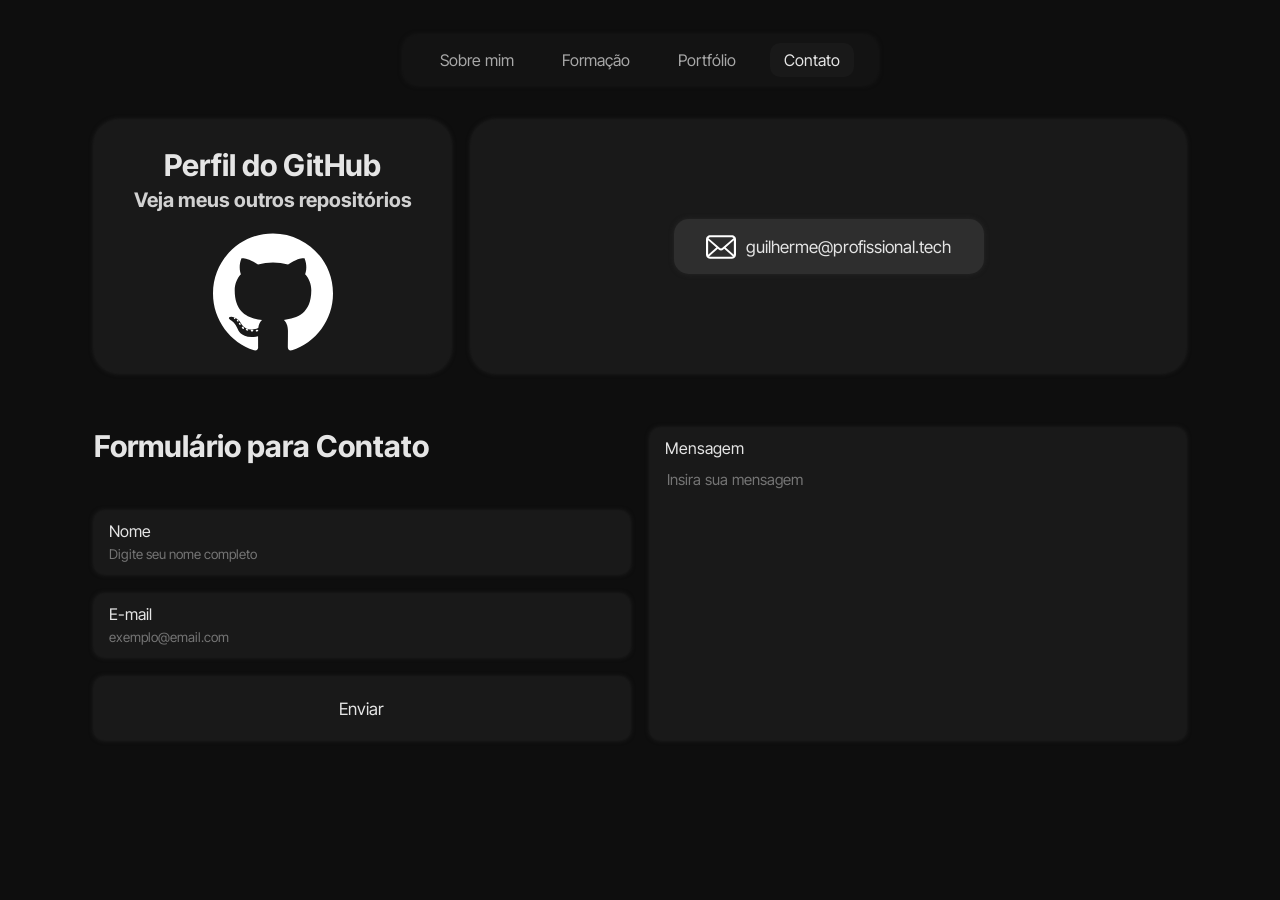
==== contato.html @ 05317fe3 "Update v1.2" ====
<!DOCTYPE html>
<html lang="pt-BR">
<head>
    <meta charset="UTF-8">
    <meta name="viewport" content="width=device-width, initial-scale=1.0">
    <meta name="description" content="Portfólio pessoal de Guilherme de Souza de Oliveira.">
    <link rel="preconnect" href="https://fonts.googleapis.com">
    <link rel="preconnect" href="https://fonts.gstatic.com" crossorigin>
    <link href="https://fonts.googleapis.com/css2?family=Comfortaa:wght@300..700&family=Inter+Tight:ital,wght@0,100..900;1,100..900&family=Montserrat:ital,wght@0,100..900;1,100..900&family=Roboto:ital,wght@0,100..900;1,100..900&display=swap" rel="stylesheet">
    <link rel="icon" type="image/x-icon" href="media/icon.ico">
    <link rel="stylesheet" href="style.css">
    <script defer src="script.js"></script>
    <title>Guilherme Oliveira</title>
</head>
<body>

<header id="header"> <!-- Separação - Topo -->

    <nav id="nav"> <!-- Caixa de navegação -->
        <ul id="items"> <!-- Caixa de Items -->
            <li><a href="index.html" class="item">Sobre mim</a></li>
            <li><a href="formacao.html" class="item">Formação</a></li>
            <li><a href="portfolio.html" class="item">Portfólio</a></li>
            <li><a href="contato.html" class="item" style="background-color: var(--cor-terciaria); color: var(--cor-branca)">Contato</a></li>
        </ul>
    </nav>

</header>

<main id="main">  <!-- Separação - Principal -->

    <div id="caixa-principal-contato"> <!-- Caixa principal -->
        <div id="caixa-contato">
            <div id="github-email">
                <a target="_blank" rel="noopener noreferrer" href="https://github.com/guiolivi" class="caixas box-hover" id="github"> <!-- Perfil do GitHub  -->
                    <div class="titulo">Perfil do GitHub</div>
                    <div id="descricao-github">Veja meus outros repositórios</div>
                    <img src="media/github-icon.svg" alt="Ícone GitHub" id="perfil-github">
                </a>

                <div class="caixas box-hover" id="email"> <!-- E-mail profissional  -->
                    <a href="mailto:guilherme@profissional.tech" id="caixa-email">
                        <img src="media/email-icon.svg" alt="Ícone E-mail" id="icone-email">
                        <div id="enviar-email">guilherme@profissional.tech</div>
                    </a>
                </div>
            </div>
            <form action="https://formsubmit.co/guilherme@profissional.tech" method="POST" target="_blank" id="formulario">
                <div id="formularios">
                    <div id="formulario-esquerda"> <!-- Parte Esquerda -->
                        <div id="formulario-titulo">Formulário para Contato</div>

                        <div class="caixas" id="campo-nome">
                            <label for="input-nome" id="label-nome">Nome</label>
                            <input type="text" name="Nome" id="input-nome" maxlength="64" placeholder="Digite seu nome completo" required>
                        </div>
                        <div class="caixas" id="campo-email">
                            <label for="input-email" id="label-email">E-mail</label>
                            <input type="email" name="E-mail" id="input-email" maxlength="64" placeholder="exemplo@email.com" required>
                        </div>
                        <button class="caixas" id="campo-enviar">Enviar</button>
                    </div>

                    <div id="formulario-direita"> <!-- Parte Direita -->
                        <div class="caixas" id="campo-mensagem">
                            <label for="input-mensagem" id="label-mensagem">Mensagem</label>
                            <textarea name="Mensagem" id="input-mensagem" maxlength="5000" placeholder="Insira sua mensagem"></textarea>
                        </div>
                    </div>
                </div>
            </form>
        </div>
    </div>

</main>

</body>
</html>
---- style.css ----
:root {
    /* Cores */
    --cor-base: #0e0e0e;
    --cor-secundaria: #131313;
    --cor-terciaria: #191919;
    --cor-branca: #e5e5e5;
    --cor-branca-variacao: #d1d1d1;

    /* Fontes */
    font-family: "Inter Tight", sans-serif;
}

/* Geral */

html, body {
    background-color: var(--cor-base);
    margin: 0;
    height: 100%;
}

body {
    display: flex;
    flex-direction: column;
}

a {
    text-decoration: none;
}

img {
    pointer-events: none;
}

/* Header e Main */

#header {
    flex: 1;
    display: flex;
    justify-content: center;
    align-items: center;
    height: 40%;

}

#main {
    flex: 6.5;
    display: flex;
    justify-content: center;
}

/* Navegação */

#nav {
    display: flex;
    justify-content: center;
    align-items: center;
    height: 50px;
    width: 475px;
    border-radius: 15px;
    box-shadow: #1b1b1b 0 0 5px;
    background-color: var(--cor-secundaria);
}

#items {
    display: flex;
    list-style: none;
    padding: 0;
}

.item {
    margin: 10px;
    color: #a8a8a8;
    border-radius: 10px;
    font-family: "Inter Tight", sans-serif;
    padding: 7px 14px;
}

/* Box Principal */

#caixa-principal {
    display: flex;
    justify-content: center;
    align-items: center;
    background-color: var(--cor-secundaria);
    height: 775px;
    width: 1150px;
    border-radius: 15px;
    box-shadow: #191919 0 0 5px;
}

.caixas {
    background-color: var(--cor-terciaria);
    border-radius: 25px;
    color: var(--cor-branca);
    box-shadow: #272727 0 0 5px;
    transition: 1s ease;
}

/* Animações */

.box-hover:hover {
    transition: 1s ease;
    box-shadow: #7a7a7a 0 0 4px;
    transform: scale(101%);
}

/* Sobre mim - Divisões */

#caixa-sobre {
    display: grid;
    grid-template-columns: 400px 250px 1fr;
    grid-template-rows: 1fr 150px 1fr;
    gap: 15px;
    height: 93%;
    width: 95%;
}

#hobbies {
    grid-column: 1;
    grid-row: 1 / 4;
}

#perfil {
    display: flex;
    flex-direction: column;
    justify-content: center;
    align-items: center;
    grid-column: 2;
    grid-row: 1;
    background-image: linear-gradient(to bottom, #f3d200, #cc7301, #c55900, #c54500);
    box-shadow: #d15e00 0 0 5px;
}

#tecnologias {
    grid-column: 3;
    grid-row: 1;
}

#sobre-mim {
    grid-column: 2 / 4;
    grid-row: 2 / 4;
}

.titulo {
    font-weight: bold;
    font-size: 30px;
    margin: 25px;
}

.descricao {
    color: var(--cor-branca);
    margin: 25px;
    font-size: 23px;
}

/* Hobbies */

.titulo-hobbies {
    color: var(--cor-branca-variacao);
    font-weight: bold;
    font-size: 23px;
    margin: 40px 0 15px 25px;
}

.descricao-hobbies {
    color: var(--cor-branca-variacao);
    margin: 25px;
    font-size: 20px;
}

/* Perfil */

#perfil-foto {
    height: 175px;
    width: 175px;
    border-radius: 50%;
    margin: 0 0 20px 0;
    box-shadow: #272727 0 0 10px;
}

#perfil-nome {
    font-size: 25px;
    font-weight: bold;
}

/* Tecnologias */

.titulo-variacao {
    font-weight: bold;
    font-size: 25px;
    margin: 20px;
}

#caixa-imagens {
    display: flex;
    justify-content: center;
    align-items: center;
}

#imagens {
    display: grid;
    grid-template-columns: repeat(3, 1fr);
    grid-template-rows: repeat(2, 1fr);
    gap: 40px;
    margin: 10px;
}

.imagem {
    height: 65px;
    width: 65px;
    margin: 0 20px 0 0;
}

/* Formação - Divisões */

#caixa-formacao {
    display: grid;
    grid-template-columns: 440px 250px 1fr;
    grid-template-rows: 225px 200px 1fr;
    gap: 15px;
    height: 93%;
    width: 95%;
}

#formacao {
    grid-column: 1 / 1;
    grid-row: 1 / 4;
}

#idiomas {
    grid-column: 2 / 4;
    grid-row: 1 / 1;
}

#certificados-cursos {
    grid-column: 2 / 4;
    grid-row: 2 / 4;
}

/* Faculdade */

.titulo-faculdade {
    color: var(--cor-branca);
    font-weight: bold;
    font-size: 18px;
    margin: 40px 0 0 25px;
}

.subtitulo-formacao {
    color: var(--cor-branca-variacao);
    font-weight: bold;
    font-size: 12px;
    margin: 10px 0 30px 25px;
}

#lista-faculdade {
    color: #bfbfbf;
}

#descricao-faculdade {
    color: #bfbfbf;
    font-size: 18px;
    margin: 20px 20px 0 25px;
}

/* Idiomas */

#caixa-idiomas {
    display: grid;
    grid-template-columns: repeat(2, 1fr);
    grid-template-rows: 1fr;
}

#lista-idiomas-esquerda {
    list-style: none;
    padding: 0;
    margin: 15px 25px 30px 25px;
}

#lista-idiomas-direita {
    list-style: none;
    padding: 0;
    margin: -45px 0 0 40px;
}

.idioma {
    color: var(--cor-branca-variacao);
    font-size: 25px;
    margin: 0 0 30px 0;
}

/* Certificados e Cursos */

#caixa-cert-cursos {
    display: grid;
    grid-template-columns: repeat(2, 1fr);
    grid-template-rows: repeat(3, 1fr);
}

.cert-curso {
    margin: 0 20px 0 20px;
}

.lista-cert-curso {
    padding: 0 0 0 20px;
    font-size: 0.7rem;
}

.titulo-cert-cursos {
    font-size: 18px;
    font-weight: bold;
}

/* Portfólio - Divisões e Conteúdo */

#caixa-portfolio {
    display: grid;
    grid-template-columns: 1fr;
    grid-template-rows: repeat(2, 1fr);
    gap: 15px;
    height: 93%;
    width: 95%;
}

.projetos {
    display: grid;
    grid-template-columns: 620px 1fr 1fr;
    grid-template-rows: repeat(2, 1fr);
    gap: 15px;
}

.projeto {
    grid-column: 2 / 4;
    grid-row: 1 / 1;
}

.imagem-projeto {
    grid-column: 1 / 1;
    grid-row: 1 / 3;
    height: 100%;
    width: 100%;
}

.link-projeto {
    display: flex;
    justify-content: center;
    align-items: center;
    grid-column: 2;
    grid-row: 2;
}

.github-projeto {
    display: flex;
    justify-content: center;
    align-items: center;
    grid-column: 3;
    grid-row: 2;
}

/* Ícone, Título e Descrição */

.icone {
    height: 30px;
    width: 30px;
    padding: 3px;
    margin: 15px -10px 0 20px;
    border: 2px solid white;
    border-radius: 10px;
    background-color: #1c1c1c;
}

.icone-titulo {
    display: flex;
}

.icones-link {
    height: 75px;
    width: 75px;
}

.descricao-projeto {
    margin: 0 10px 10px 20px;
    font-size: 11px;
}

/* Contato - Divisões */

#caixa-principal-contato {
    display: flex;
    justify-content: center;
    height: 775px;
    width: 1150px;
    border-radius: 15px;
}

#caixa-contato {
    display: grid;
    grid-template-columns: 1fr;
    grid-template-rows: repeat(2, 1fr);
    gap: 55px;
    height: 80%;
    width: 95%;
}

#github-email {
    display: grid;
    grid-template-columns: 1fr 2fr;
    grid-template-rows: 1fr;
    gap: 20px;
}

#github {
    display: flex;
    flex-direction: column;
    justify-content: center;
    align-items: center;
    grid-column: 1 / 1;
    grid-row: 1 / 1;
}

#email {
    display: flex;
    justify-content: center;
    align-items: center;
    grid-column: 2 / 2;
    grid-row: 1 / 1;
}

/* Formulário */

#formularios {
    display: grid;
    grid-template-columns: repeat(2, 1fr);
    grid-template-rows: repeat(1, 1fr);
    gap: 20px;
}

#formulario-esquerda {
    display: grid;
    grid-template-columns: repeat(1, 1fr);
    grid-template-rows: repeat(4, 1fr);
    gap: 20px;
    grid-column: 1 / 1;
    grid-row: 1 / 1;
}

#formulario-direita {
    display: grid;
    grid-column: 2 / 2;
    grid-row: 1 / 1;
}

#formulario-titulo {
    font-weight: bold;
    font-size: 30px;
    color: var(--cor-branca);
}

/* Perfil do GitHub */

#perfil-github {
    height: 120px;
    width: 120px;
    margin: 0 0 20px 0;
}

#descricao-github {
    color: var(--cor-branca-variacao);
    font-weight: bold;
    margin: -20px 0 20px 0;
    font-size: 20px;
}

/* E-mail */

#caixa-email {
    display: flex;
    justify-content: center;
    align-items: center;
    background-color: #2e2e2e;
    border-radius: 15px;
    box-shadow: #272727 0 0 5px;
    padding: 15px 30px 15px 30px;
    height: 25px;
    width: 250px;
}

#icone-email {
    float: left;
    margin: 0 10px 0 0;
    height: 30px;
    width: 30px;
}

#enviar-email {
    color: var(--cor-branca);
    font-size: 17px;
}

/* Nome - Input */

#campo-nome {
    display: flex;
    flex-direction: column;
    border-radius: 10px;
}

#label-nome {
    margin: 10px 0 10px 15px;
}

#input-nome {
    height: 20px;
    width: 510px;
    margin: -7px 0 10px 15px;
    font-family: "Inter Tight", sans-serif;
    color: var(--cor-branca);
    background-color: transparent;
    padding: 0;
    border: 0;
    outline: 0;
}

/* E-mail - Input */

#campo-email {
    display: flex;
    flex-direction: column;
    border-radius: 10px;
}

#label-email {
    margin: 10px 0 10px 15px;
}

#input-email {
    height: 20px;
    width: 510px;
    margin: -7px 0 10px 15px;
    font-family: "Inter Tight", sans-serif;
    color: var(--cor-branca);
    background-color: transparent;
    padding: 0;
    border: 0;
    outline: 0;
}

/* Botão Enviar - Input */

#campo-enviar {
    display: flex;
    justify-content: center;
    align-items: center;
    cursor: pointer;
    border: 0;
    border-radius: 10px;
    color: var(--cor-branca);
    font-size: 17px;
    font-family: "Inter Tight", sans-serif;
}

/* Mensagem - Input */

#campo-mensagem {
    display: flex;
    flex-direction: column;
    border-radius: 10px;
}

#label-mensagem {
    margin: 10px 0 10px 15px;
}

#input-mensagem {
    height: 250px;
    width: 500px;
    margin: 0 0 10px 15px;
    border: 0;
    outline: 0;
    font-size: 15px;
    font-family: "Inter Tight", sans-serif;
    color: var(--cor-branca);
    overflow: scroll;
    resize: none;
    background-color: transparent;
}
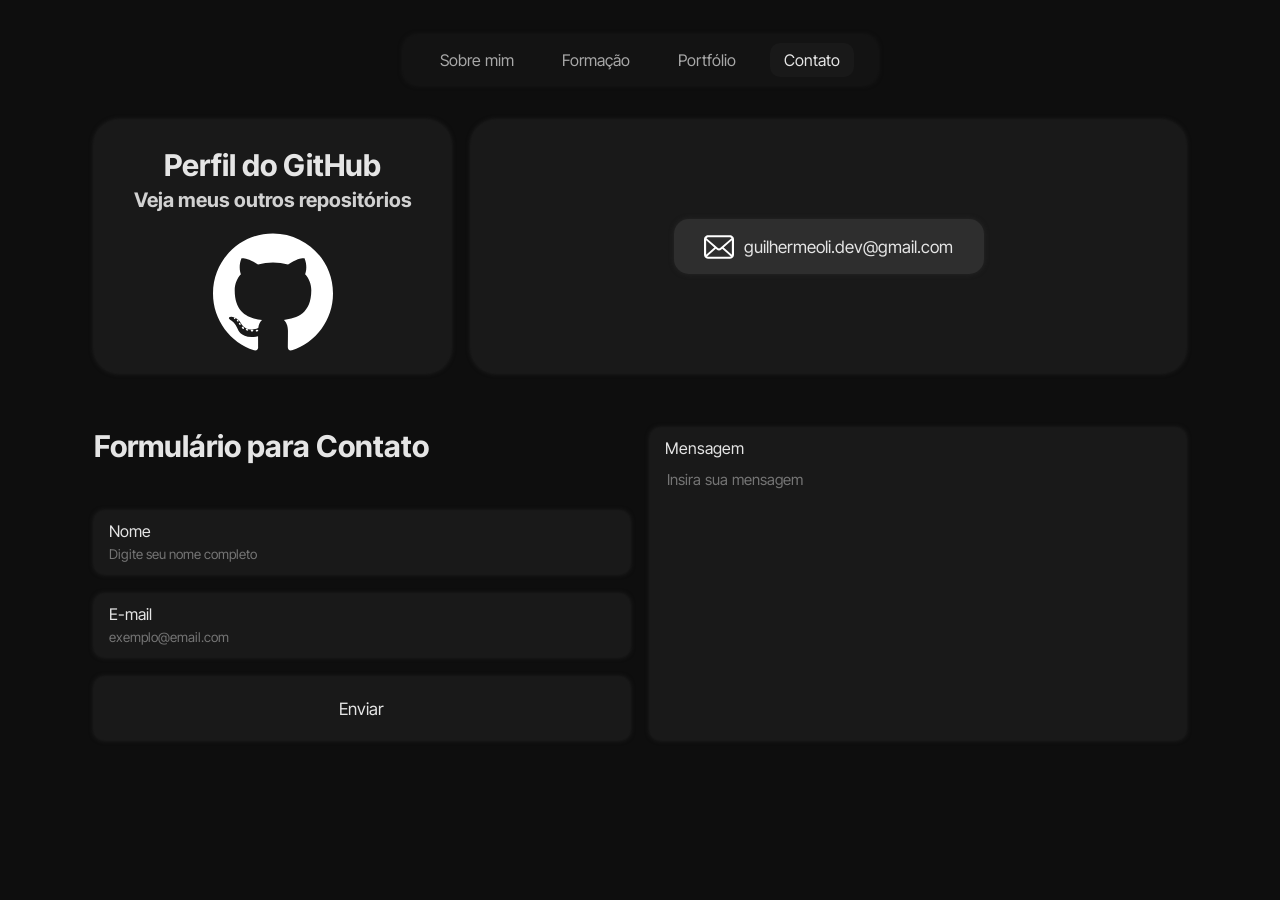
==== commit 90f8969e: "Update v1.4.2" ====
--- a/contato.html
+++ b/contato.html
@@ -18,10 +18,10 @@
 
     <nav id="nav"> <!-- Caixa de navegação -->
         <ul id="items"> <!-- Caixa de Items -->
-            <li><a href="index.html" class="item">Sobre mim</a></li>
-            <li><a href="formacao.html" class="item">Formação</a></li>
-            <li><a href="portfolio.html" class="item">Portfólio</a></li>
-            <li><a href="contato.html" class="item" style="background-color: var(--cor-terciaria); color: var(--cor-branca)">Contato</a></li>
+            <li class="item-caixa box-items"><span onclick="transicaoPagina('index.html')" class="item">Sobre mim</span></li>
+            <li class="item-caixa box-items"><span onclick="transicaoPagina('formacao.html')" class="item">Formação</span></li>
+            <li class="item-caixa box-items"><span onclick="transicaoPagina('portfolio.html')" class="item">Portfólio</span></li>
+            <li class="item-caixa box-items"><span onclick="transicaoPagina('contato.html')" class="item" style="background-color: var(--cor-terciaria); color: var(--cor-branca)">Contato</span></li>
         </ul>
     </nav>
 
@@ -32,20 +32,20 @@
     <div id="caixa-principal-contato"> <!-- Caixa principal -->
         <div id="caixa-contato">
             <div id="github-email">
-                <a target="_blank" rel="noopener noreferrer" href="https://github.com/guiolivi" class="caixas box-hover" id="github"> <!-- Perfil do GitHub  -->
+                <a target="_blank" rel="noopener noreferrer" href="https://github.com/guiolivi" class="caixas box-grow" id="github"> <!-- Perfil do GitHub  -->
                     <div class="titulo">Perfil do GitHub</div>
                     <div id="descricao-github">Veja meus outros repositórios</div>
                     <img src="media/github-icon.svg" alt="Ícone GitHub" id="perfil-github">
                 </a>
 
-                <div class="caixas box-hover" id="email"> <!-- E-mail profissional  -->
-                    <a href="mailto:guilherme@profissional.tech" id="caixa-email">
+                <div class="caixas box-grow" id="email"> <!-- E-mail profissional  -->
+                    <a href="mailto:guilhermeoli.dev@gmail.com" id="caixa-email">
                         <img src="media/email-icon.svg" alt="Ícone E-mail" id="icone-email">
-                        <div id="enviar-email">guilherme@profissional.tech</div>
+                        <div id="enviar-email">guilhermeoli.dev@gmail.com</div>
                     </a>
                 </div>
             </div>
-            <form action="https://formsubmit.co/guilherme@profissional.tech" method="POST" target="_blank" id="formulario">
+            <form action="https://formsubmit.co/guilhermeoli.dev@gmail.com" method="POST" target="_blank" id="formulario">
                 <div id="formularios">
                     <div id="formulario-esquerda"> <!-- Parte Esquerda -->
                         <div id="formulario-titulo">Formulário para Contato</div>
@@ -58,13 +58,13 @@
                             <label for="input-email" id="label-email">E-mail</label>
                             <input type="email" name="E-mail" id="input-email" maxlength="64" placeholder="exemplo@email.com" required>
                         </div>
-                        <button class="caixas" id="campo-enviar">Enviar</button>
+                        <button class="caixas box-button" id="campo-enviar">Enviar</button>
                     </div>
 
                     <div id="formulario-direita"> <!-- Parte Direita -->
                         <div class="caixas" id="campo-mensagem">
                             <label for="input-mensagem" id="label-mensagem">Mensagem</label>
-                            <textarea name="Mensagem" id="input-mensagem" maxlength="5000" placeholder="Insira sua mensagem"></textarea>
+                            <textarea name="Mensagem" id="input-mensagem" maxlength="5000" placeholder="Insira sua mensagem" required></textarea>
                         </div>
                     </div>
                 </div>
--- a/style.css
+++ b/style.css
@@ -43,6 +43,8 @@
 }
 
 #main {
+    opacity: 0;
+    transition: ease 0.3s;
     flex: 6.5;
     display: flex;
     justify-content: center;
@@ -67,7 +69,12 @@
     padding: 0;
 }
 
+.item-caixa {
+    transition: 0.25s ease;
+}
+
 .item {
+    cursor: pointer;
     margin: 10px;
     color: #a8a8a8;
     border-radius: 10px;
@@ -98,10 +105,29 @@
 
 /* Animações */
 
-.box-hover:hover {
-    transition: 1s ease;
+.box-grow:hover {
     box-shadow: #7a7a7a 0 0 4px;
     transform: scale(101%);
+}
+
+.box-items:hover {
+    opacity: 65%;
+}
+
+.box-items:active {
+    transform: scale(96%);
+}
+
+.box-button:hover {
+    transition: 0.15s ease;
+    box-shadow: #737373 0 1px 4px;
+    transform: translateY(-2px);
+}
+
+.box-button:active {
+    transition: 0.15s ease;
+    box-shadow: inset #0e0e0e 0 0 10px;
+    transform: translateY(0);
 }
 
 /* Sobre mim - Divisões */
@@ -577,6 +603,7 @@
     margin: 0 0 10px 15px;
     border: 0;
     outline: 0;
+    scrollbar-width: none;
     font-size: 15px;
     font-family: "Inter Tight", sans-serif;
     color: var(--cor-branca);
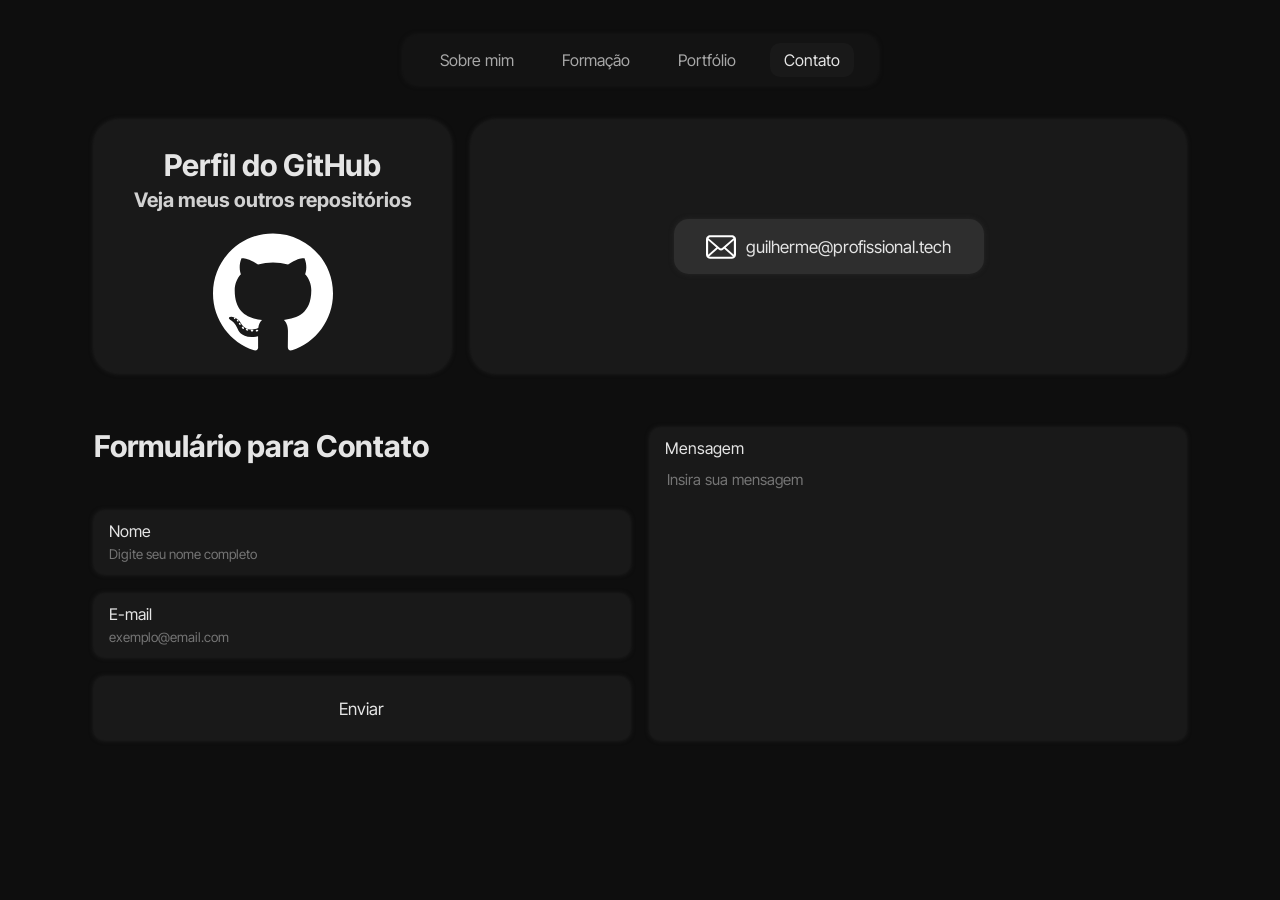
==== commit 40822d33: "Update v1.4.3" ====
--- a/contato.html
+++ b/contato.html
@@ -39,13 +39,13 @@
                 </a>
 
                 <div class="caixas box-grow" id="email"> <!-- E-mail profissional  -->
-                    <a href="mailto:guilhermeoli.dev@gmail.com" id="caixa-email">
+                    <a href="mailto:guilherme@profissional.tech" id="caixa-email">
                         <img src="media/email-icon.svg" alt="Ícone E-mail" id="icone-email">
-                        <div id="enviar-email">guilhermeoli.dev@gmail.com</div>
+                        <div id="enviar-email">guilherme@profissional.tech</div>
                     </a>
                 </div>
             </div>
-            <form action="https://formsubmit.co/guilhermeoli.dev@gmail.com" method="POST" target="_blank" id="formulario">
+            <form action="https://formsubmit.co/guilherme@profissional.tech" method="POST" target="_blank" id="formulario">
                 <div id="formularios">
                     <div id="formulario-esquerda"> <!-- Parte Esquerda -->
                         <div id="formulario-titulo">Formulário para Contato</div>
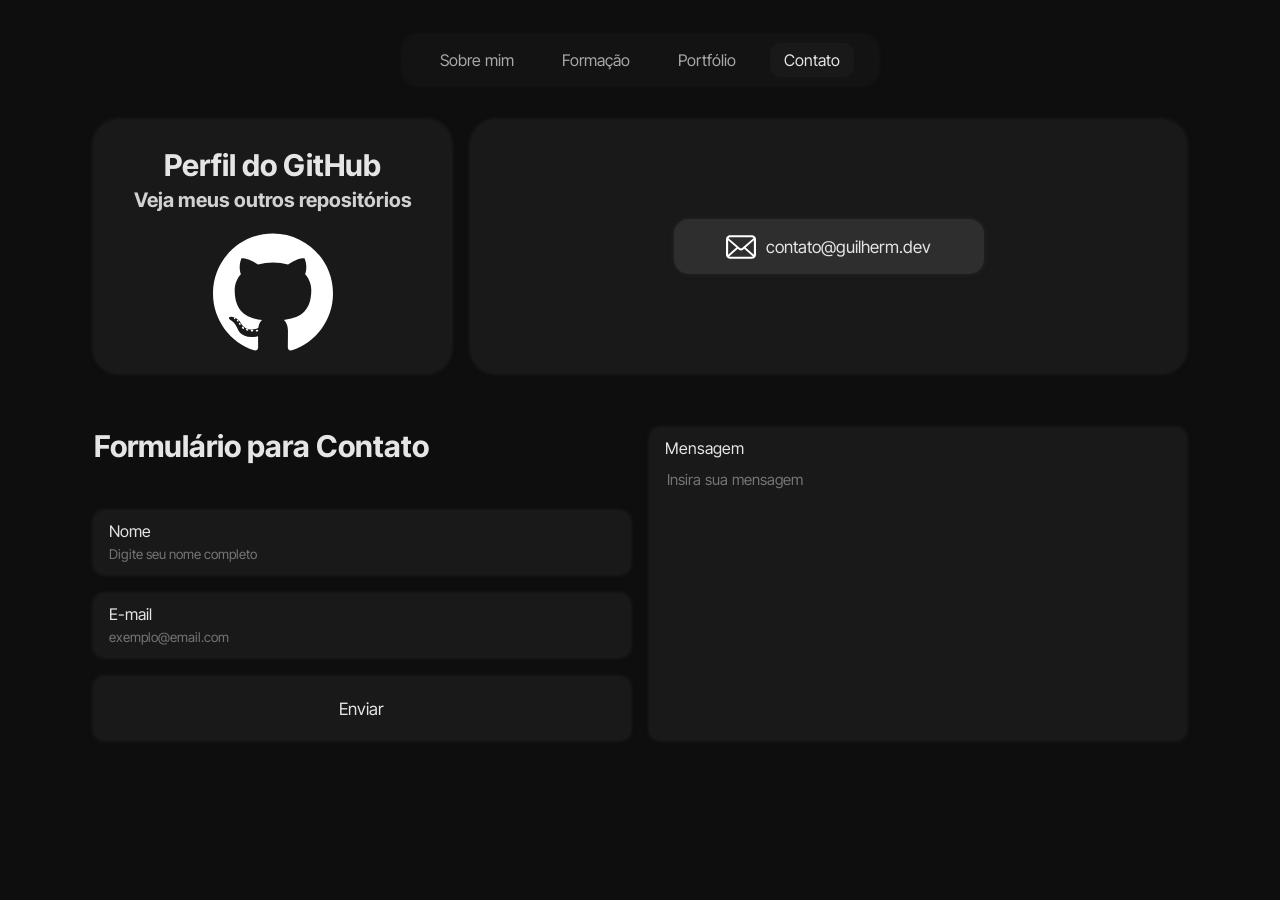
==== commit f852e0f1: "New e-mail" ====
--- a/contato.html
+++ b/contato.html
@@ -39,13 +39,13 @@
                 </a>
 
                 <div class="caixas box-grow" id="email"> <!-- E-mail profissional  -->
-                    <a href="mailto:guilherme@profissional.tech" id="caixa-email">
+                    <a href="mailto:contato@guilherm.dev" id="caixa-email">
                         <img src="media/email-icon.svg" alt="Ícone E-mail" id="icone-email">
-                        <div id="enviar-email">guilherme@profissional.tech</div>
+                        <div id="enviar-email">contato@guilherm.dev</div>
                     </a>
                 </div>
             </div>
-            <form action="https://formsubmit.co/guilherme@profissional.tech" method="POST" target="_blank" id="formulario">
+            <form action="https://formsubmit.co/contato@guilherm.dev" method="POST" target="_blank" id="formulario">
                 <div id="formularios">
                     <div id="formulario-esquerda"> <!-- Parte Esquerda -->
                         <div id="formulario-titulo">Formulário para Contato</div>
